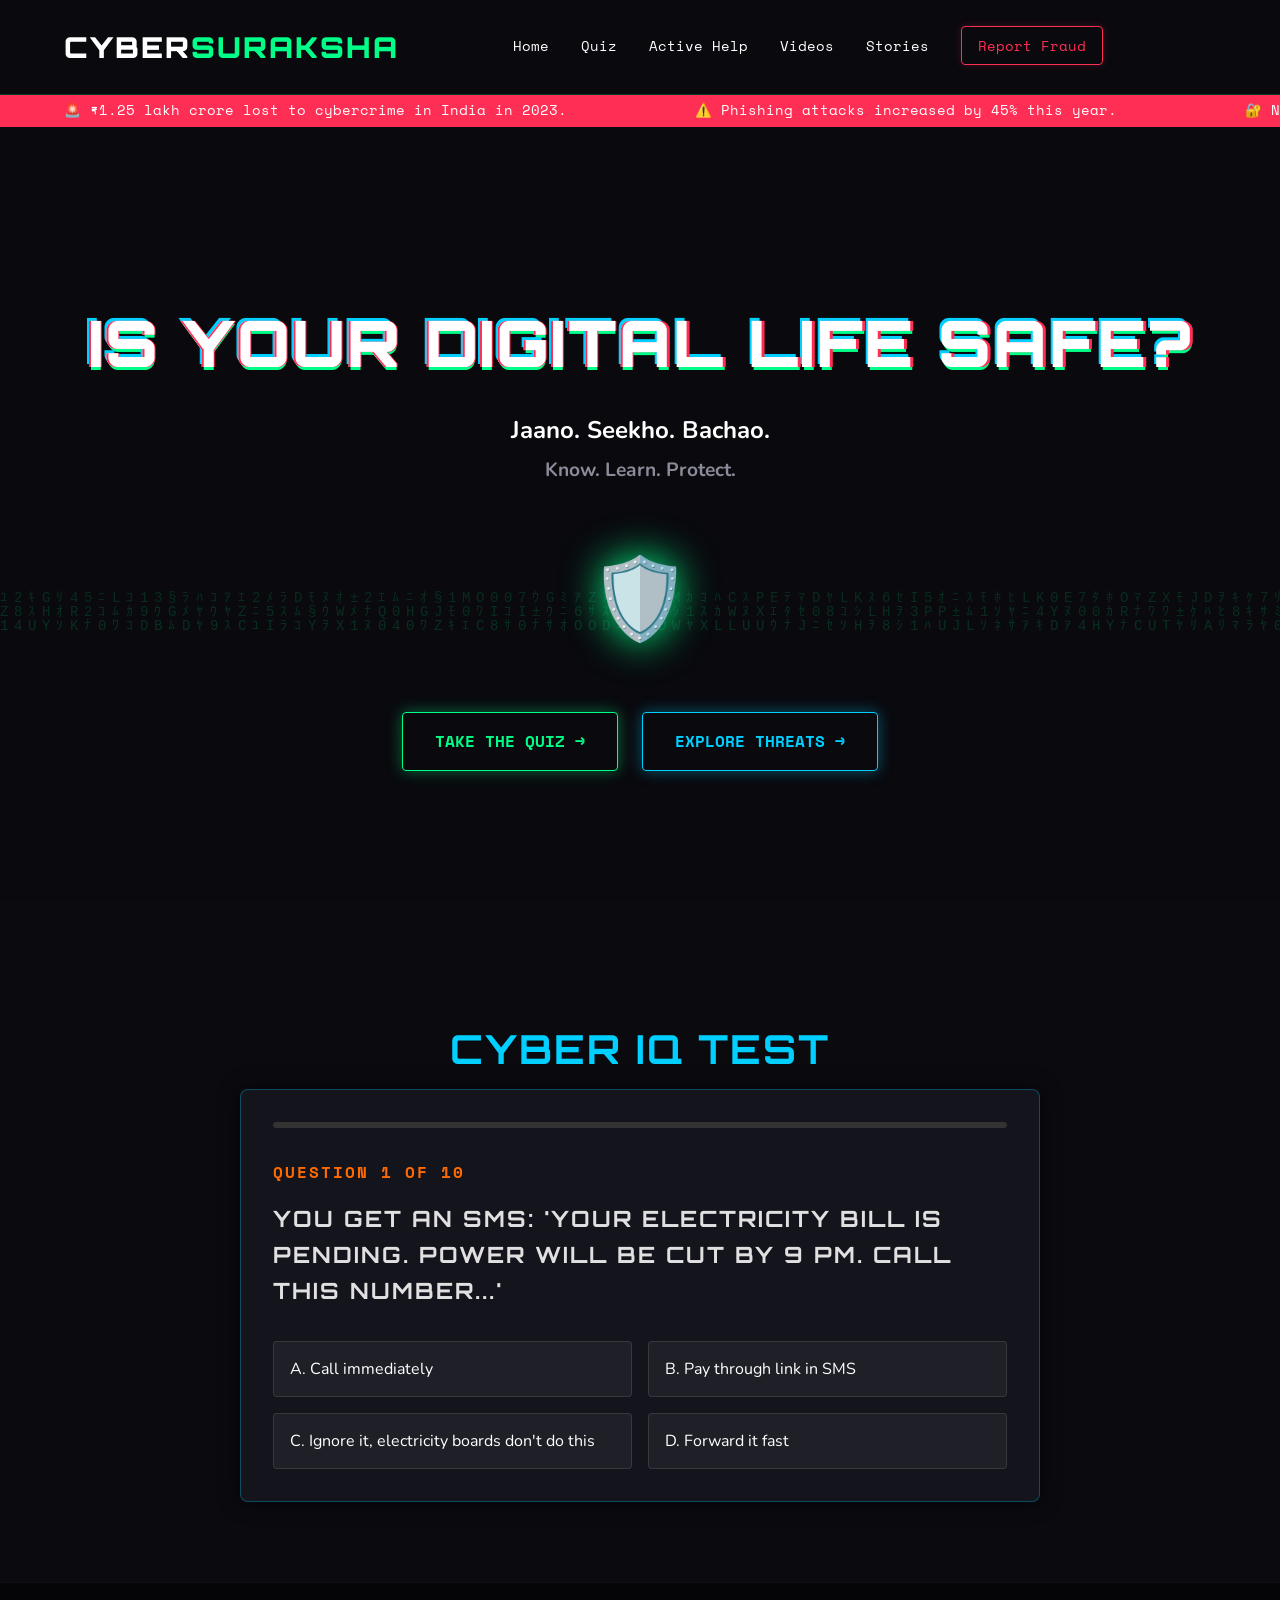
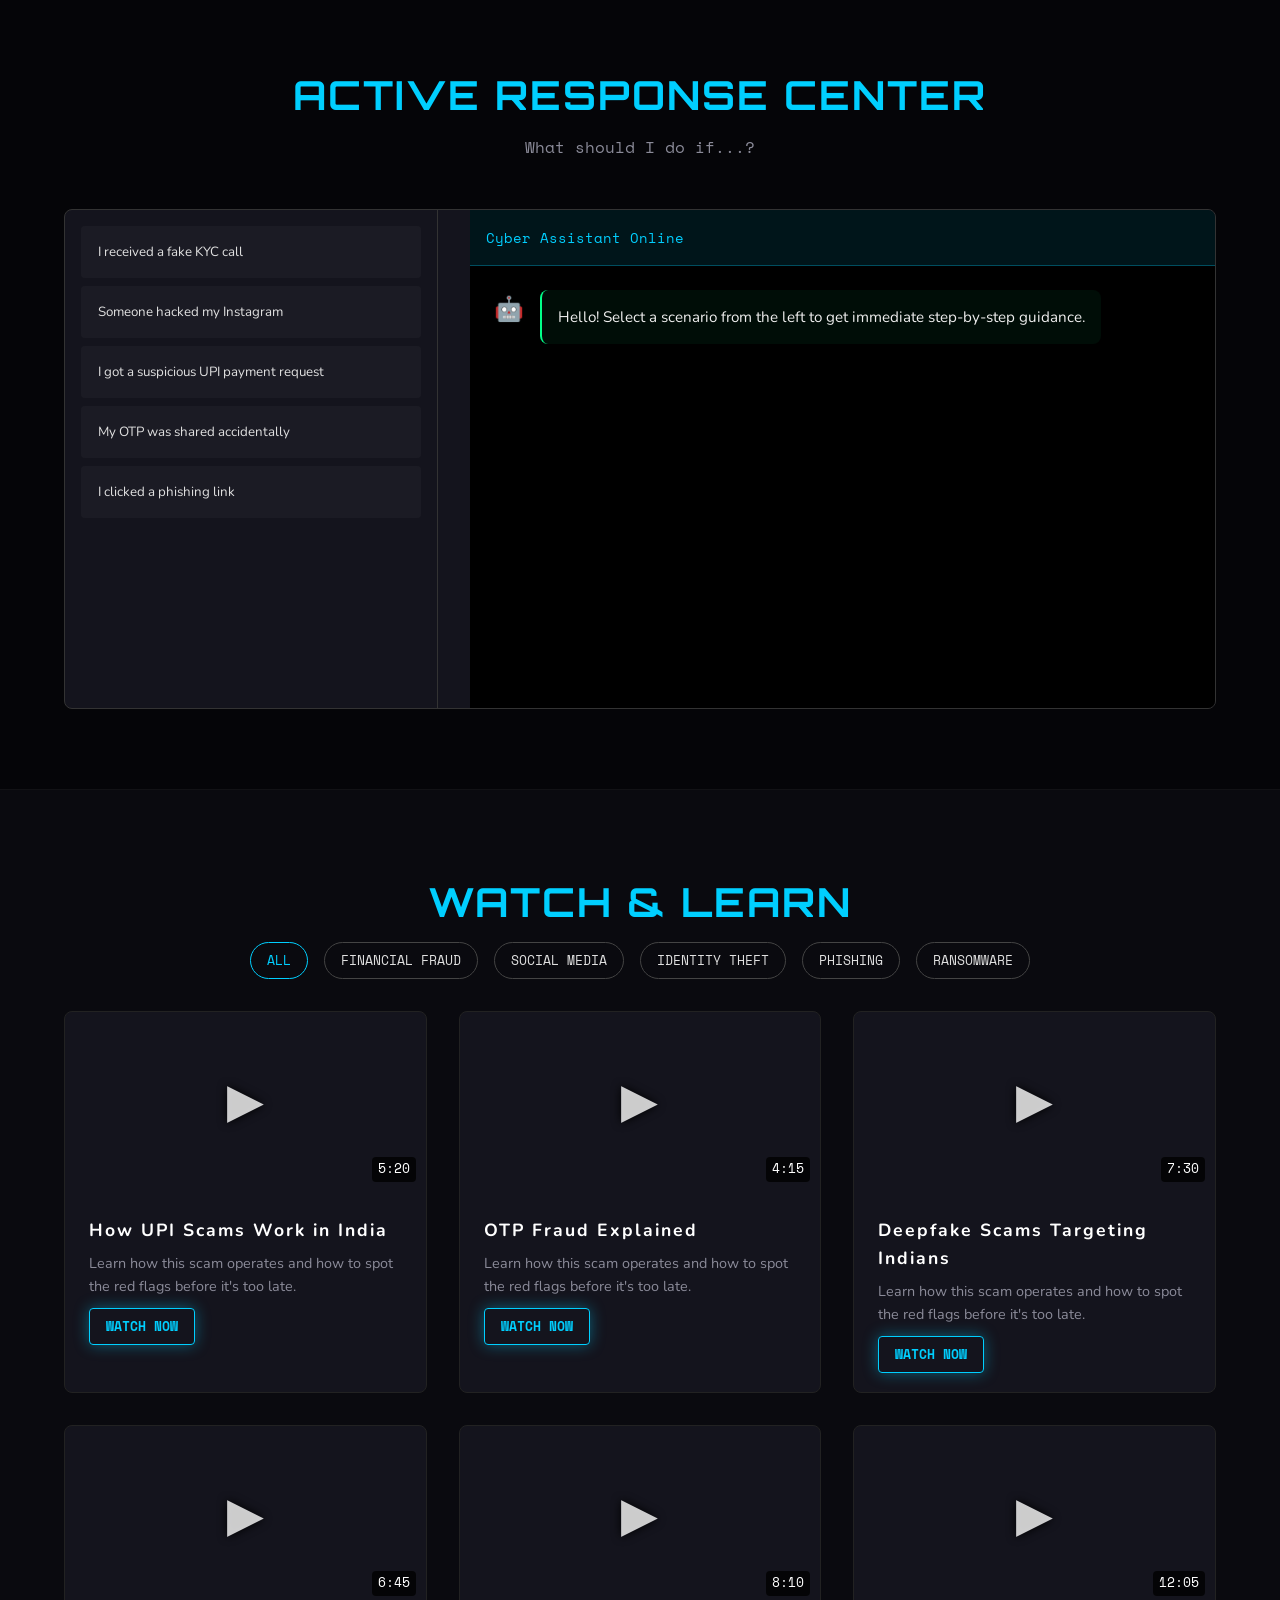
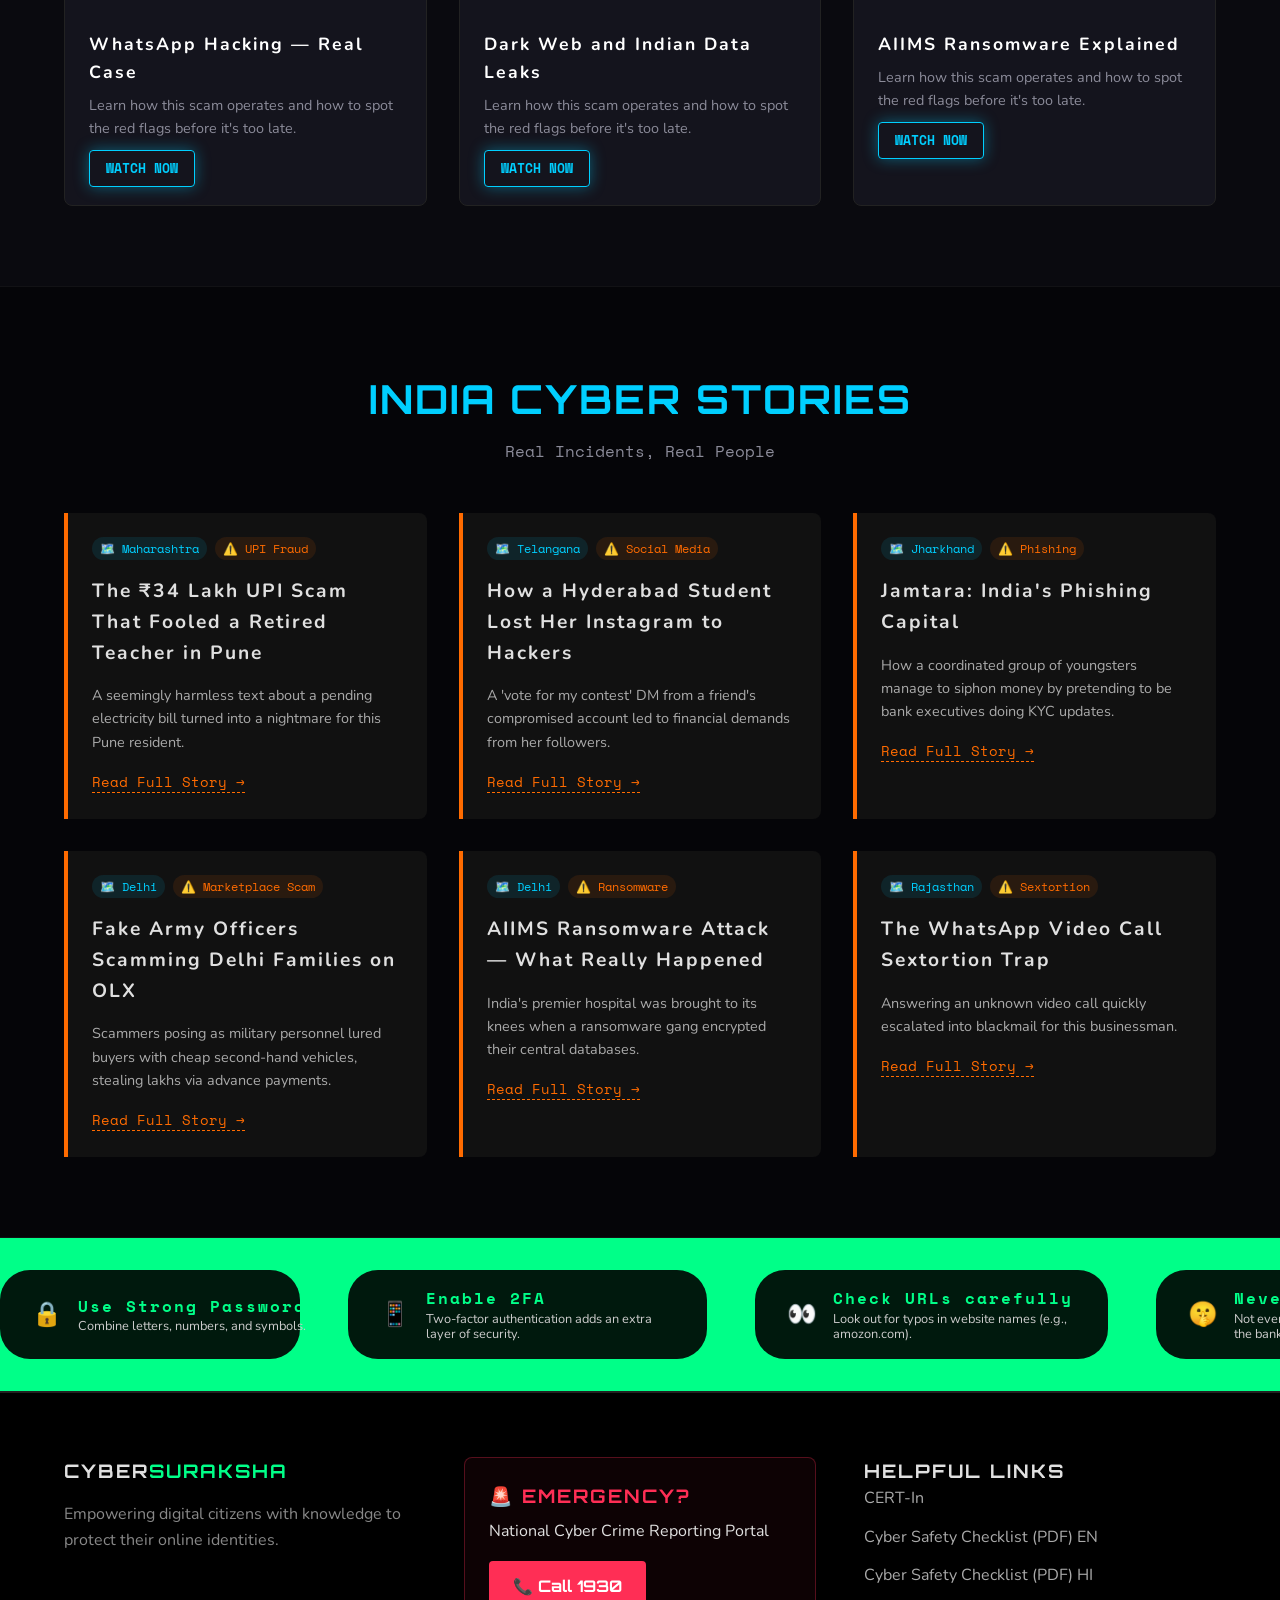
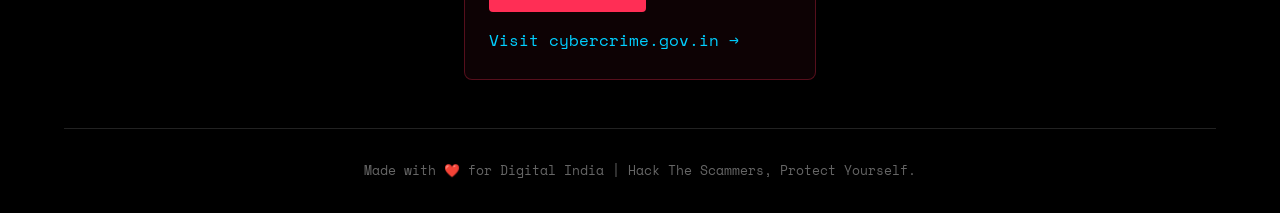
==== CyberSuraksha/index.html @ e5250ecf "initial website work initial website work" ====
<!DOCTYPE html>
<html lang="en">
<head>
  <meta charset="UTF-8">
  <meta name="viewport" content="width=device-width, initial-scale=1.0">
  <title>CyberSuraksha | Is Your Digital Life Safe?</title>
  <link rel="preconnect" href="https://fonts.googleapis.com">
  <link rel="preconnect" href="https://fonts.gstatic.com" crossorigin>
  <link href="https://fonts.googleapis.com/css2?family=Orbitron:wght@400;700;900&family=Space+Mono:ital,wght@0,400;0,700;1,400&family=Nunito:wght@300;400;600;800&display=swap" rel="stylesheet">
  <link rel="stylesheet" href="https://cdnjs.cloudflare.com/ajax/libs/font-awesome/6.4.0/css/all.min.css">
  <link rel="stylesheet" href="style.css">
</head>
<body>
  <canvas id="matrixCanvas"></canvas>

  <nav class="navbar">
    <div class="logo">Cyber<span class="accent">Suraksha</span></div>
    <ul class="nav-links">
      <li><a href="#home">Home</a></li>
      <li><a href="#quiz">Quiz</a></li>
      <li><a href="#help">Active Help</a></li>
      <li><a href="#videos">Videos</a></li>
      <li><a href="#stories">Stories</a></li>
      <li><a href="#report" class="btn-report">Report Fraud</a></li>
    </ul>
    <div class="menu-toggle" id="mobile-menu">
      <span class="bar"></span>
      <span class="bar"></span>
      <span class="bar"></span>
    </div>
  </nav>

  <div class="ticker-wrap">
    <div class="ticker">
      <div class="ticker__item">🚨 ₹1.25 lakh crore lost to cybercrime in India in 2023.</div>
      <div class="ticker__item">⚠️ Phishing attacks increased by 45% this year.</div>
      <div class="ticker__item">🔐 Never share your OTP with anyone, not even bank officials.</div>
      <div class="ticker__item">🛑 Verify UPI IDs before making any payments.</div>
    </div>
  </div>

  <section id="home" class="hero">
    <div class="hero-content">
      <h1 class="glitch" data-text="Is Your Digital Life Safe?">Is Your Digital Life Safe?</h1>
      <h2 class="subheadline">Jaano. Seekho. Bachao. <br> <span class="dim">Know. Learn. Protect.</span></h2>
      <div class="shield-container">
        <div class="shield-icon glow">🛡️</div>
      </div>
      <div class="cta-group">
        <a href="#quiz" class="btn btn-primary">Take the Quiz →</a>
        <a href="#videos" class="btn btn-secondary">Explore Threats →</a>
      </div>
    </div>
  </section>

  <section id="quiz" class="section">
    <div class="container">
      <h2 class="section-title">Cyber IQ Test</h2>
      <div class="quiz-container">
        <div class="progress-bar-container">
          <div class="progress-bar" id="quiz-progress"></div>
        </div>
        <div id="quiz-content">
          <div class="question-header">
            <h3>Question <span id="q-num">1</span> of 10</h3>
          </div>
          <h4 id="question-text" class="question-text">Loading question...</h4>
          <div id="options-container" class="options-grid"></div>
          <div id="feedback" class="feedback hidden"></div>
        </div>
        <div id="quiz-result" class="hidden"></div>
      </div>
    </div>
  </section>

  <section id="help" class="section alt-bg">
    <div class="container">
      <h2 class="section-title">Active Response Center</h2>
      <p class="section-subtitle">What should I do if...?</p>
      
      <div class="chatbot-ui">
        <div class="scenarios">
          <button class="scenario-btn" data-scenario="kyc">I received a fake KYC call</button>
          <button class="scenario-btn" data-scenario="insta">Someone hacked my Instagram</button>
          <button class="scenario-btn" data-scenario="upi">I got a suspicious UPI payment request</button>
          <button class="scenario-btn" data-scenario="otp">My OTP was shared accidentally</button>
          <button class="scenario-btn" data-scenario="link">I clicked a phishing link</button>
        </div>
        <div class="chat-window">
          <div class="chat-header">Cyber Assistant Online</div>
          <div class="chat-messages" id="chat-messages">
            <div class="msg ai-msg"><span class="avatar">🤖</span> <div class="msg-content">Hello! Select a scenario from the left to get immediate step-by-step guidance.</div></div>
          </div>
          <div class="typing-indicator hidden" id="typing-indicator">
             <span></span><span></span><span></span>
          </div>
        </div>
      </div>
    </div>
  </section>

  <section id="videos" class="section">
    <div class="container">
      <h2 class="section-title">Watch & Learn</h2>
      
      <div class="filter-bar">
        <button class="filter-btn active" data-filter="all">All</button>
        <button class="filter-btn" data-filter="financial">Financial Fraud</button>
        <button class="filter-btn" data-filter="social">Social Media</button>
        <button class="filter-btn" data-filter="identity">Identity Theft</button>
        <button class="filter-btn" data-filter="phishing">Phishing</button>
        <button class="filter-btn" data-filter="ransomware">Ransomware</button>
      </div>

      <div class="video-grid" id="video-grid"></div>
    </div>
  </section>

  <section id="stories" class="section alt-bg">
    <div class="container">
      <h2 class="section-title">India Cyber Stories</h2>
      <p class="section-subtitle">Real Incidents, Real People</p>
      <div class="stories-layout">
        <div class="stories-feed" id="stories-feed"></div>
      </div>
    </div>
  </section>

  <section class="tips-carousel-section">
    <div class="tips-track" id="tips-track"></div>
  </section>

  <footer id="report" class="footer">
    <div class="container">
      <div class="footer-grid">
        <div class="footer-col branding">
          <h3>Cyber<span class="accent">Suraksha</span></h3>
          <p>Empowering digital citizens with knowledge to protect their online identities.</p>
        </div>
        <div class="footer-col red-alert">
          <h3>🚨 Emergency?</h3>
          <p>National Cyber Crime Reporting Portal</p>
          <a href="tel:1930" class="btn-call">📞 Call 1930</a>
          <br>
          <a href="https://cybercrime.gov.in" target="_blank" class="report-link">Visit cybercrime.gov.in →</a>
        </div>
        <div class="footer-col resources">
          <h3>Helpful Links</h3>
          <ul>
            <li><a href="https://www.cert-in.org.in/" target="_blank">CERT-In</a></li>
            <li><a href="#">Cyber Safety Checklist (PDF) EN</a></li>
            <li><a href="#">Cyber Safety Checklist (PDF) HI</a></li>
          </ul>
        </div>
      </div>
      <div class="footer-bottom">
        <p>Made with ❤️ for Digital India | Hack The Scammers, Protect Yourself.</p>
      </div>
    </div>
  </footer>

  <script src="script.js"></script>
</body>
</html>
---- CyberSuraksha/style.css ----
:root {
  --bg-dark: #0a0a0f;
  --bg-darker: #050508;
  --bg-panel: #14141d;
  --neon-green: #00ff88;
  --neon-blue: #00cfff;
  --neon-orange: #ff6b00;
  --neon-red: #ff2e55;
  --text-main: #e0e0e0;
  --text-dim: #8b8b99;
  
  --font-display: 'Orbitron', sans-serif;
  --font-mono: 'Space Mono', monospace;
  --font-body: 'Nunito', sans-serif;
}

* {
  margin: 0;
  padding: 0;
  box-sizing: border-box;
  scroll-behavior: smooth;
}

body {
  background-color: var(--bg-dark);
  color: var(--text-main);
  font-family: var(--font-body);
  overflow-x: hidden;
  line-height: 1.6;
}

canvas#matrixCanvas {
  position: fixed;
  top: 0;
  left: 0;
  width: 100vw;
  height: 100vh;
  z-index: -1;
  opacity: 0.15;
}

h1, h2, h3, h4, .logo {
  font-family: var(--font-display);
  text-transform: uppercase;
  letter-spacing: 2px;
}

.accent { color: var(--neon-green); }

.ticker-wrap {
  width: 100%;
  background: var(--neon-red);
  color: #fff;
  padding: 5px 0;
  overflow: hidden;
  position: relative;
  font-family: var(--font-mono);
  font-size: 0.85rem;
  z-index: 100;
}

.ticker {
  display: flex;
  white-space: nowrap;
  animation: ticker 35s linear infinite;
}

.ticker__item { padding: 0 4rem; }

@keyframes ticker {
  0% { transform: translateX(100%); }
  100% { transform: translateX(-100%); }
}

.navbar {
  display: flex;
  justify-content: space-between;
  align-items: center;
  padding: 1.5rem 5%;
  background: rgba(10, 10, 15, 0.9);
  backdrop-filter: blur(10px);
  position: sticky;
  top: 0;
  z-index: 999;
  border-bottom: 1px solid rgba(0, 255, 136, 0.2);
}

.logo { font-size: 1.8rem; font-weight: 900; color: #fff; }

.nav-links {
  display: flex;
  list-style: none;
  gap: 2rem;
  align-items: center;
}

.nav-links a {
  color: #fff;
  text-decoration: none;
  font-family: var(--font-mono);
  font-size: 0.9rem;
  transition: color 0.3s;
}

.nav-links a:hover { color: var(--neon-blue); }

.btn-report {
  background: transparent;
  border: 1px solid var(--neon-red);
  padding: 0.5rem 1rem;
  color: var(--neon-red) !important;
  border-radius: 4px;
  box-shadow: 0 0 10px rgba(255, 46, 85, 0.2);
  transition: all 0.3s ease;
}

.btn-report:hover {
  background: var(--neon-red);
  color: #fff !important;
  box-shadow: 0 0 20px rgba(255, 46, 85, 0.6);
}

.hero {
  min-height: 90vh;
  display: flex;
  align-items: center;
  justify-content: center;
  text-align: center;
  padding: 2rem;
}

.glitch {
  font-size: 4rem;
  font-weight: 900;
  color: #fff;
  position: relative;
  text-shadow: 0.05em 0 0 var(--neon-red), -0.025em -0.05em 0 var(--neon-blue),
               0.025em 0.05em 0 var(--neon-green);
  animation: glitch 2.5s infinite;
}

.glitch::before, .glitch::after {
  content: attr(data-text);
  position: absolute;
  top: 0;
  left: 0;
  width: 100%;
  height: 100%;
}

.glitch::before {
  left: 2px;
  text-shadow: -2px 0 var(--neon-red);
  clip: rect(24px, 550px, 90px, 0);
  animation: glitch-anim 3s infinite linear alternate-reverse;
}

.glitch::after {
  left: -2px;
  text-shadow: -2px 0 var(--neon-blue);
  clip: rect(85px, 550px, 140px, 0);
  animation: glitch-anim 2.5s infinite linear alternate-reverse;
}

@keyframes glitch-anim {
  0% { clip: rect(2px, 9999px, 80px, 0); }
  20% { clip: rect(62px, 9999px, 12px, 0); }
  40% { clip: rect(102px, 9999px, 40px, 0); }
  60% { clip: rect(15px, 9999px, 90px, 0); }
  80% { clip: rect(88px, 9999px, 5px, 0); }
  100% { clip: rect(33px, 9999px, 110px, 0); }
}

.subheadline {
  font-family: var(--font-body);
  font-size: 1.5rem;
  margin-top: 1rem;
  color: #fff;
  text-transform: none;
  letter-spacing: normal;
}

.subheadline .dim {
  color: var(--text-dim);
  font-size: 1.2rem;
}

.shield-container { margin: 3rem 0; }

.shield-icon {
  font-size: 5rem;
  display: inline-block;
  filter: drop-shadow(0 0 20px var(--neon-green));
  animation: pulse 2s infinite;
}

@keyframes pulse {
  0% { transform: scale(1); filter: drop-shadow(0 0 20px rgba(0,255,136,0.6)); }
  50% { transform: scale(1.1); filter: drop-shadow(0 0 40px rgba(0,255,136,1)); }
  100% { transform: scale(1); filter: drop-shadow(0 0 20px rgba(0,255,136,0.6)); }
}

.cta-group {
  display: flex;
  gap: 1.5rem;
  justify-content: center;
}

.btn {
  padding: 1rem 2rem;
  font-family: var(--font-mono);
  font-weight: 700;
  text-decoration: none;
  text-transform: uppercase;
  border-radius: 4px;
  transition: all 0.3s;
  cursor: pointer;
}

.btn-primary {
  background: transparent;
  color: var(--neon-green);
  border: 1px solid var(--neon-green);
  box-shadow: 0 0 15px rgba(0, 255, 136, 0.4);
}

.btn-primary:hover {
  background: var(--neon-green);
  color: var(--bg-dark);
  box-shadow: 0 0 30px rgba(0, 255, 136, 0.8);
}

.btn-secondary {
  background: transparent;
  color: var(--neon-blue);
  border: 1px solid var(--neon-blue);
  box-shadow: 0 0 15px rgba(0, 207, 255, 0.4);
}

.btn-secondary:hover {
  background: var(--neon-blue);
  color: var(--bg-dark);
  box-shadow: 0 0 30px rgba(0, 207, 255, 0.8);
}

.section { padding: 5rem 5%; }

.alt-bg {
  background: var(--bg-darker);
  border-top: 1px solid rgba(255,255,255,0.05);
  border-bottom: 1px solid rgba(255,255,255,0.05);
}

.container { max-width: 1200px; margin: 0 auto; }

.section-title {
  font-size: 2.5rem;
  text-align: center;
  margin-bottom: 0.5rem;
  color: var(--neon-blue);
}

.section-subtitle {
  text-align: center;
  color: var(--text-dim);
  font-family: var(--font-mono);
  margin-bottom: 3rem;
}

.quiz-container {
  background: var(--bg-panel);
  border: 1px solid rgba(0, 207, 255, 0.3);
  border-radius: 8px;
  padding: 2rem;
  max-width: 800px;
  margin: 0 auto;
  box-shadow: 0 0 20px rgba(0,0,0,0.5);
}

.progress-bar-container {
  height: 6px;
  background: #333;
  border-radius: 3px;
  margin-bottom: 2rem;
  overflow: hidden;
}

.progress-bar {
  height: 100%;
  background: var(--neon-green);
  width: 10%;
  transition: width 0.4s ease;
}

.question-header h3 {
  font-family: var(--font-mono);
  font-size: 1rem;
  color: var(--neon-orange);
  margin-bottom: 1rem;
}

.question-text { font-size: 1.4rem; margin-bottom: 2rem; }

.options-grid { display: grid; grid-template-columns: 1fr 1fr; gap: 1rem; }

.option-btn {
  background: rgba(255,255,255,0.05);
  border: 1px solid rgba(255,255,255,0.1);
  color: #fff;
  padding: 1rem;
  border-radius: 4px;
  font-family: var(--font-body);
  font-size: 1rem;
  cursor: pointer;
  text-align: left;
  transition: all 0.2s;
}

.option-btn:hover {
  background: rgba(0, 207, 255, 0.1);
  border-color: var(--neon-blue);
}

.option-btn.correct { background: rgba(0, 255, 136, 0.2); border-color: var(--neon-green); }
.option-btn.wrong { background: rgba(255, 46, 85, 0.2); border-color: var(--neon-red); animation: shake 0.5s; }

.feedback { margin-top: 1.5rem; padding: 1rem; border-radius: 4px; font-family: var(--font-mono); display: none; }
.feedback:not(.hidden) { display: block; }
.feedback.correct { background: rgba(0, 255, 136, 0.1); color: var(--neon-green); border-left: 4px solid var(--neon-green); }
.feedback.wrong { background: rgba(255, 46, 85, 0.1); color: var(--neon-red); border-left: 4px solid var(--neon-red); }

@keyframes shake {
  0%, 100% { transform: translateX(0); }
  25% { transform: translateX(-10px); }
  50% { transform: translateX(10px); }
  75% { transform: translateX(-10px); }
}

#quiz-result { text-align: center; }
.score-badge { font-family: var(--font-display); font-size: 2rem; color: var(--neon-green); margin: 1rem 0; text-shadow: 0 0 10px rgba(0,255,136,0.5); }
.share-buttons { display: flex; gap: 1rem; justify-content: center; margin-top: 2rem; }
.share-buttons .btn { border-color: #555; background: #222; color: #fff; }
.share-buttons .btn:hover { background: #333; }

.chatbot-ui {
  display: grid;
  grid-template-columns: 1fr 2fr;
  gap: 2rem;
  background: var(--bg-panel);
  border: 1px solid #333;
  border-radius: 8px;
  overflow: hidden;
  height: 500px;
}

.scenarios {
  padding: 1rem;
  border-right: 1px solid #333;
  display: flex;
  flex-direction: column;
  gap: 0.5rem;
  overflow-y: auto;
}

.scenario-btn {
  background: rgba(255,255,255,0.03);
  border: 1px solid transparent;
  color: var(--text-main);
  text-align: left;
  padding: 1rem;
  border-radius: 4px;
  cursor: pointer;
  transition: all 0.3s;
  font-family: var(--font-body);
}

.scenario-btn:hover, .scenario-btn.active {
  background: rgba(255, 107, 0, 0.1);
  border-color: var(--neon-orange);
  color: var(--neon-orange);
}

.chat-window { display: flex; flex-direction: column; background: #000; }
.chat-header {
  padding: 1rem;
  background: rgba(0, 207, 255, 0.1);
  border-bottom: 1px solid rgba(0, 207, 255, 0.3);
  font-family: var(--font-mono);
  color: var(--neon-blue);
  font-size: 0.9rem;
}

.chat-messages {
  flex: 1;
  padding: 1.5rem;
  overflow-y: auto;
  display: flex;
  flex-direction: column;
  gap: 1rem;
}

.msg { display: flex; gap: 1rem; align-items: flex-start; }
.msg-content { background: #222; padding: 1rem; border-radius: 8px; font-size: 0.95rem; line-height: 1.5; color: #eee; }
.ai-msg .msg-content { background: rgba(0, 255, 136, 0.05); border-left: 2px solid var(--neon-green); }
.user-msg { flex-direction: row-reverse; }
.user-msg .msg-content { background: rgba(0, 207, 255, 0.1); border-right: 2px solid var(--neon-blue); }
.avatar { font-size: 1.5rem; }

.typing-indicator { display: flex; gap: 5px; padding: 1rem 1.5rem; }
.typing-indicator span {
  width: 8px;
  height: 8px;
  background: var(--neon-green);
  border-radius: 50%;
  animation: typing 1.4s infinite ease-in-out both;
}
.typing-indicator span:nth-child(1) { animation-delay: -0.32s; }
.typing-indicator span:nth-child(2) { animation-delay: -0.16s; }
@keyframes typing { 0%, 80%, 100% { transform: scale(0); } 40% { transform: scale(1); } }
.hidden { display: none !important; }

.filter-bar { display: flex; justify-content: center; gap: 1rem; margin-bottom: 2rem; flex-wrap: wrap; }
.filter-btn {
  background: transparent;
  border: 1px solid #444;
  color: var(--text-main);
  padding: 0.5rem 1rem;
  border-radius: 20px;
  cursor: pointer;
  transition: all 0.3s;
  font-family: var(--font-mono);
  text-transform: uppercase;
  font-size: 0.8rem;
}
.filter-btn.active, .filter-btn:hover { border-color: var(--neon-blue); color: var(--neon-blue); }

.video-grid { display: grid; grid-template-columns: repeat(auto-fill, minmax(300px, 1fr)); gap: 2rem; }
.video-card { background: var(--bg-panel); border: 1px solid #222; border-radius: 8px; overflow: hidden; transition: transform 0.3s, box-shadow 0.3s; }
.video-card:hover { transform: translateY(-5px); box-shadow: 0 5px 15px rgba(0, 207, 255, 0.2); border-color: rgba(0, 207, 255, 0.5); }
.vid-thumb { width: 100%; height: 180px; background-size: cover; background-position: center; position: relative; display: flex; align-items: center; justify-content: center; }
.vid-thumb::after { content: '▶'; font-size: 3rem; color: rgba(255,255,255,0.8); text-shadow: 0 0 10px #000; transition: color 0.3s; }
.video-card:hover .vid-thumb::after { color: var(--neon-red); }
.vid-badge { position: absolute; bottom: 10px; right: 10px; background: rgba(0,0,0,0.8); color: #fff; font-family: var(--font-mono); font-size: 0.8rem; padding: 2px 6px; border-radius: 4px; }
.vid-info { padding: 1.5rem; }
.vid-info h3 { font-size: 1.1rem; margin-bottom: 0.5rem; font-family: var(--font-body); text-transform: none; color: #fff; }
.vid-info p { color: var(--text-dim); font-size: 0.9rem; margin-bottom: 1rem; }

.stories-feed { display: grid; grid-template-columns: repeat(auto-fill, minmax(350px, 1fr)); gap: 2rem; }
.story-card { background: #111; border-left: 4px solid var(--neon-orange); padding: 1.5rem; border-radius: 0 8px 8px 0; }
.story-tags { display: flex; gap: 0.5rem; margin-bottom: 1rem; }
.tag { font-family: var(--font-mono); font-size: 0.75rem; padding: 2px 8px; border-radius: 12px; }
.tag.state { background: rgba(0,207,255,0.1); color: var(--neon-blue); }
.tag.threat { background: rgba(255,107,0,0.1); color: var(--neon-orange); }
.story-card h3 { font-size: 1.2rem; margin-bottom: 1rem; font-family: var(--font-body); text-transform: none; }
.story-card p { font-size: 0.9rem; color: #aaa; margin-bottom: 1rem; }
.read-more { color: var(--neon-orange); text-decoration: none; font-family: var(--font-mono); font-size: 0.9rem; border-bottom: 1px dashed var(--neon-orange); }

.tips-carousel-section { background: var(--neon-green); padding: 2rem 0; overflow: hidden; position: relative; white-space: nowrap; }
.tips-track { display: inline-flex; gap: 3rem; animation: scroll-tips 30s linear infinite; }
.tip-card { background: rgba(0,0,0,0.9); color: #fff; padding: 1rem 2rem; border-radius: 30px; display: inline-flex; align-items: center; gap: 1rem; min-width: 300px; }
.tip-icon { font-size: 1.5rem; }
.tip-text h4 { font-family: var(--font-mono); font-size: 1rem; color: var(--neon-green); text-transform: none; margin-bottom: 0px; }
.tip-text p { font-size: 0.8rem; color: #ccc; margin: 0; white-space: normal; line-height: 1.2;}
@keyframes scroll-tips { 0% { transform: translateX(0); } 100% { transform: translateX(-50%); } }

.footer { background: #000; padding: 4rem 5% 2rem; border-top: 2px solid #222; }
.footer-grid { display: grid; grid-template-columns: repeat(auto-fit, minmax(250px, 1fr)); gap: 3rem; margin-bottom: 3rem; }
.footer-col.branding p { color: #888; margin-top: 1rem; }
.red-alert { background: rgba(255, 46, 85, 0.05); padding: 1.5rem; border: 1px solid rgba(255,46,85,0.3); border-radius: 8px; }
.red-alert h3 { color: var(--neon-red); margin-bottom: 0.5rem; }
.red-alert p { margin-bottom: 1rem; }
.btn-call { display: inline-block; background: var(--neon-red); color: #fff; padding: 0.8rem 1.5rem; border-radius: 4px; text-decoration: none; font-family: var(--font-display); font-weight: bold; margin-bottom: 1rem; }
.report-link { color: var(--neon-blue); text-decoration: none; font-family: var(--font-mono); }
.resources ul { list-style: none; }
.resources li { margin-bottom: 0.8rem; }
.resources a { color: #aaa; text-decoration: none; transition: color 0.3s; }
.resources a:hover { color: var(--neon-green); }
.footer-bottom { text-align: center; padding-top: 2rem; border-top: 1px solid #222; color: #666; font-family: var(--font-mono); font-size: 0.8rem; }

@media (max-width: 768px) {
  .glitch { font-size: 2.5rem; }
  .nav-links { display: none; }
  .chatbot-ui { grid-template-columns: 1fr; height: auto; }
  .scenarios { border-right: none; border-bottom: 1px solid #333; max-height: 200px; }
  .options-grid { grid-template-columns: 1fr; }
}
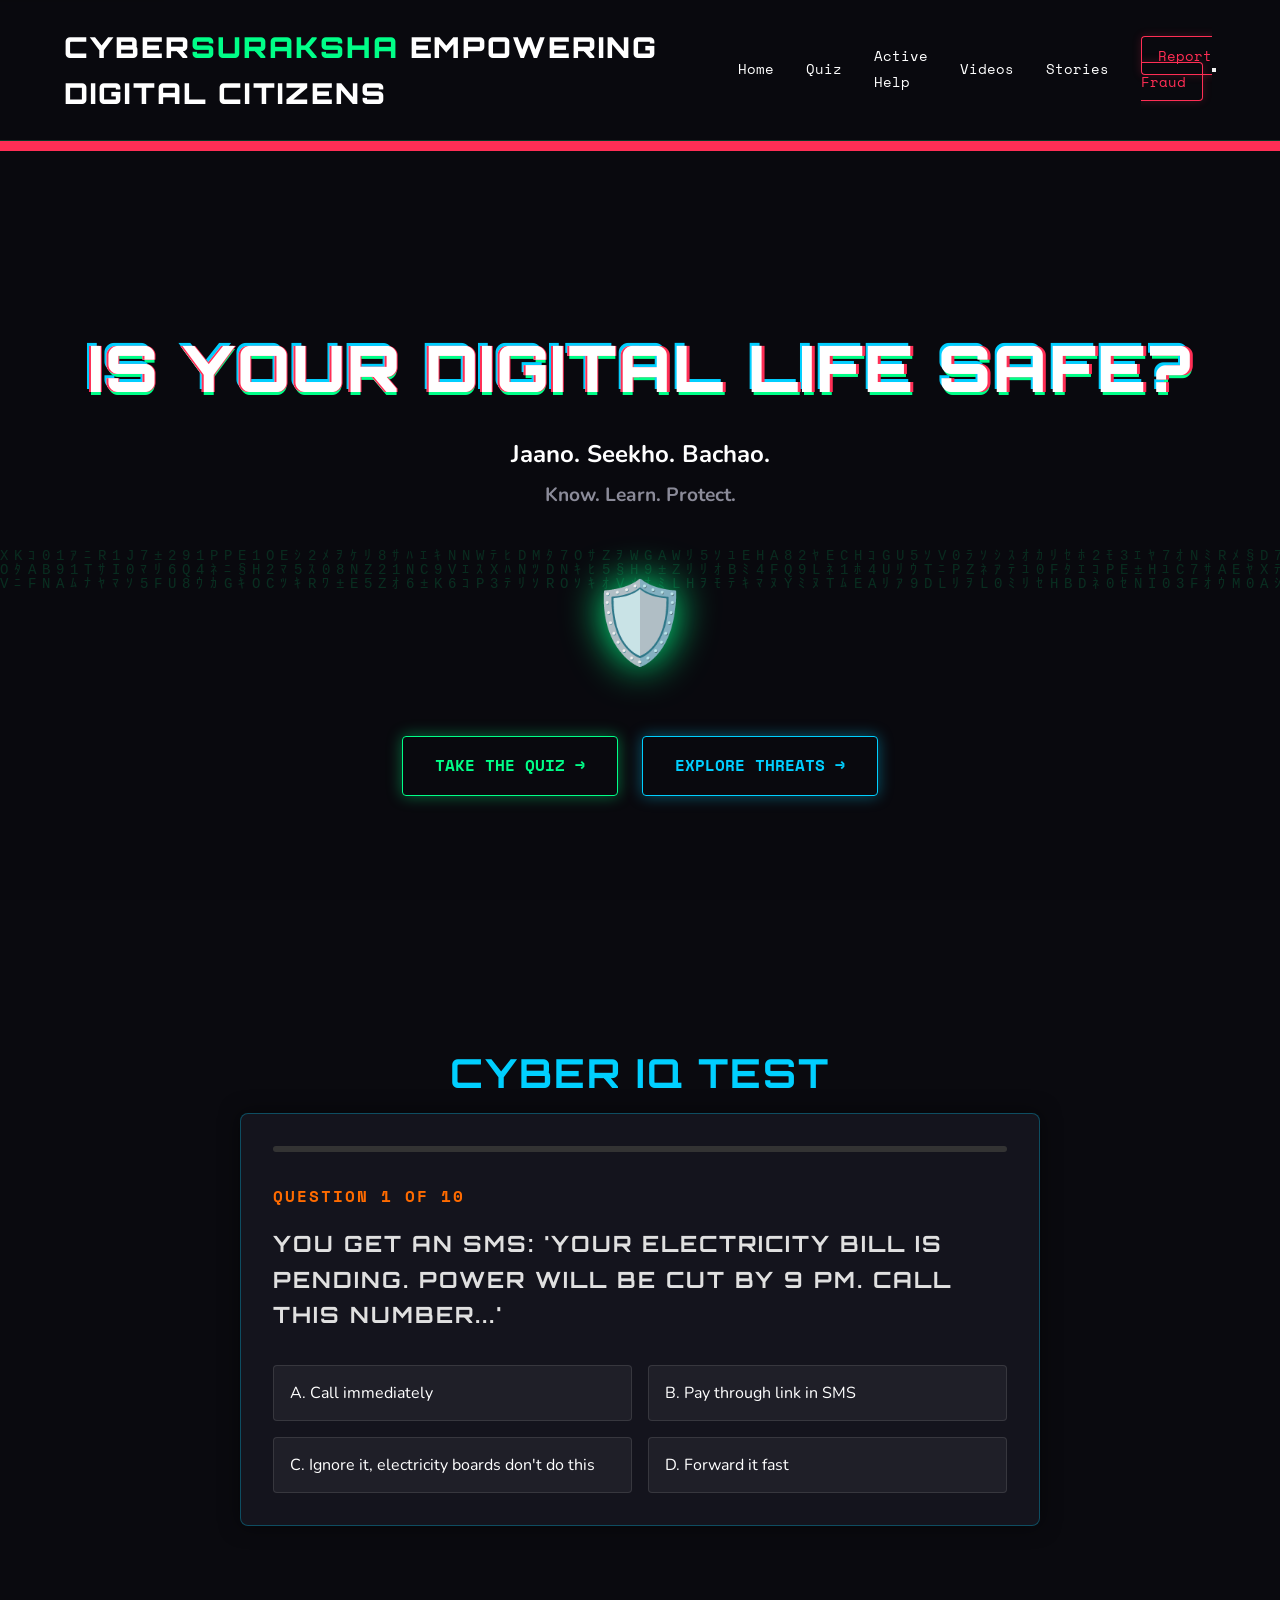
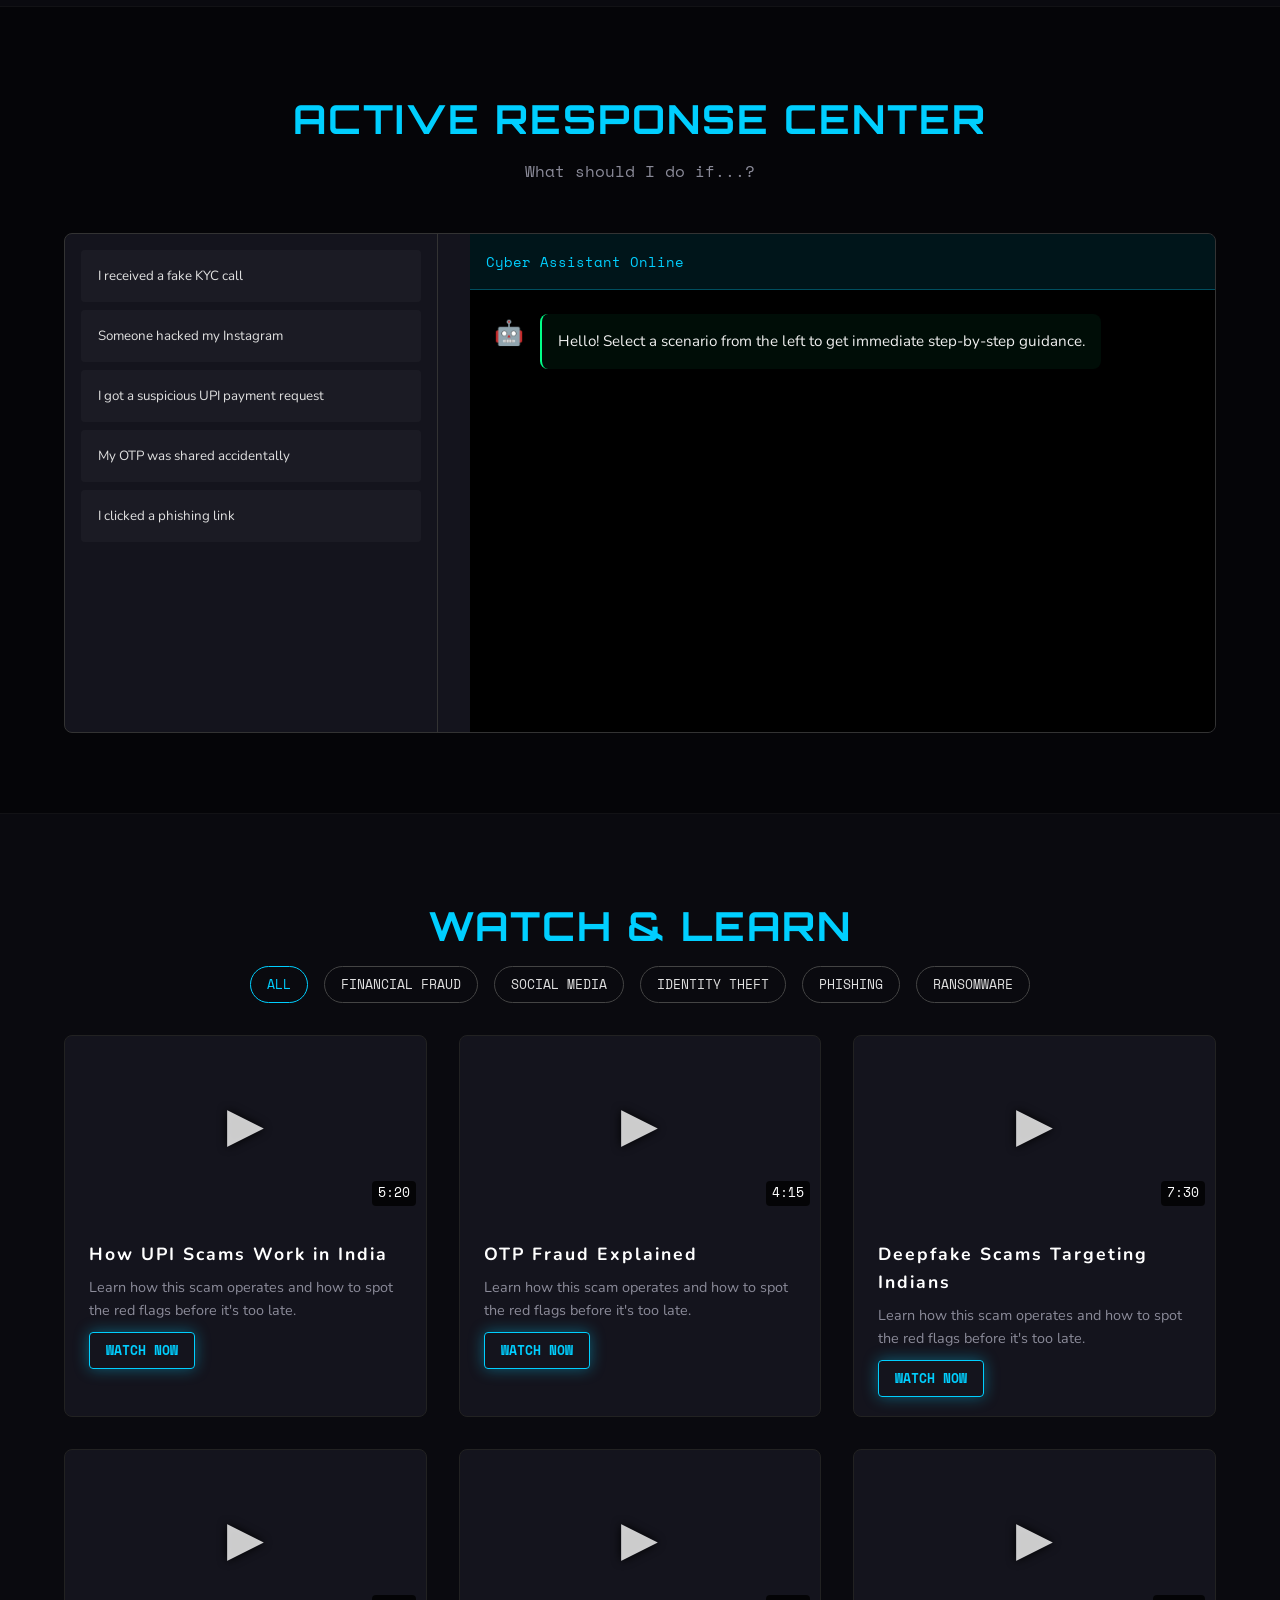
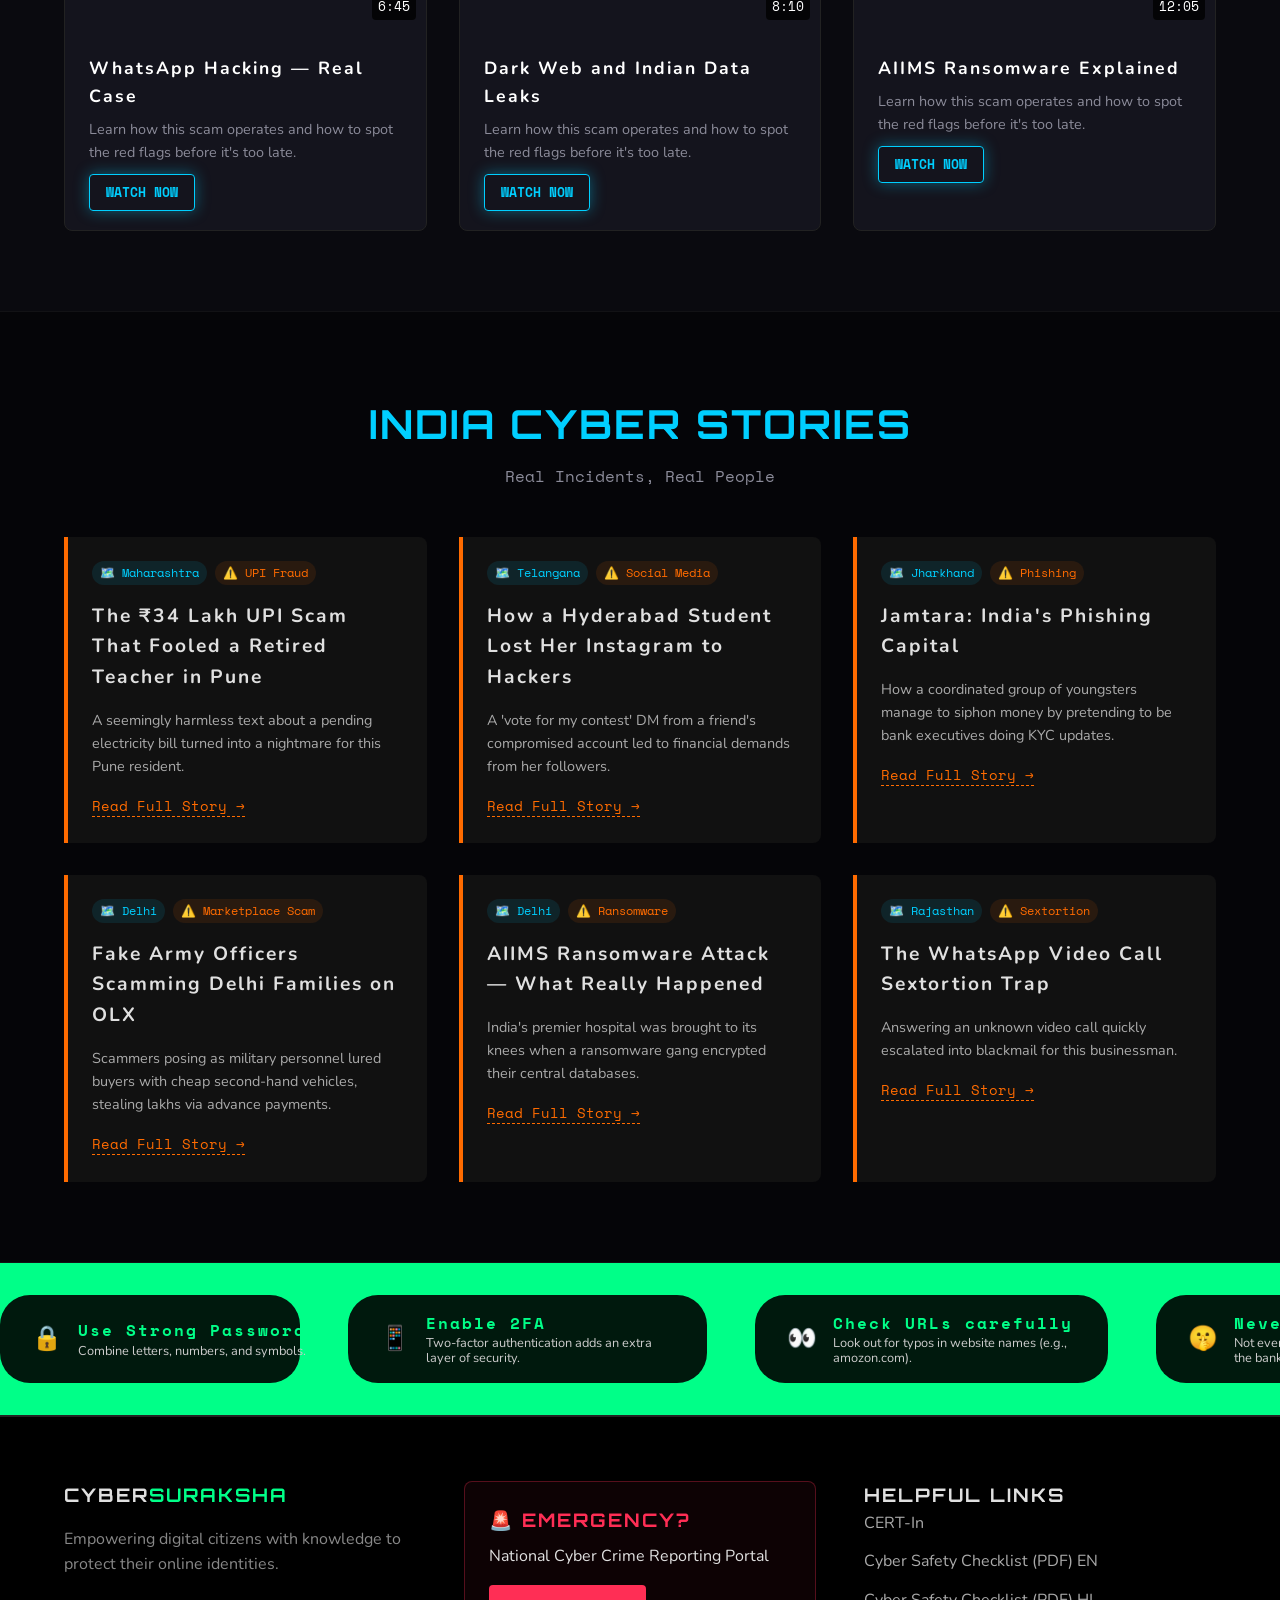
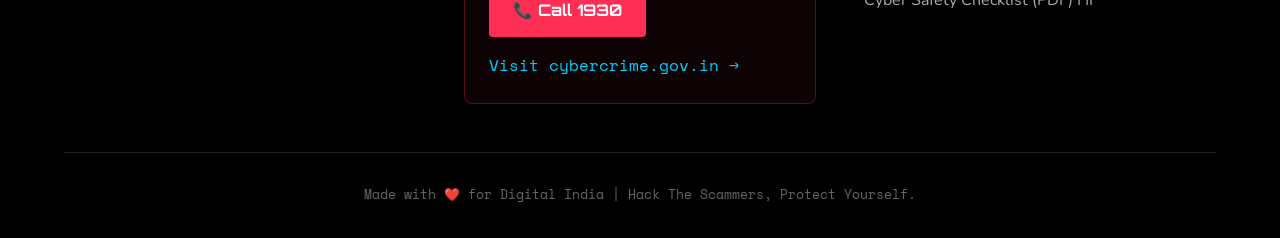
==== commit 7df26376: "Updated index.html with improved content" ====
--- a/CyberSuraksha/index.html
+++ b/CyberSuraksha/index.html
@@ -1,164 +1,257 @@
 <!DOCTYPE html>
 <html lang="en">
 <head>
+  <!-- Character Encoding and Viewport -->
   <meta charset="UTF-8">
   <meta name="viewport" content="width=device-width, initial-scale=1.0">
+  
+  <!-- SEO and Meta Information -->
   <title>CyberSuraksha | Is Your Digital Life Safe?</title>
+  <meta name="description" content="CyberSuraksha empowers digital citizens with knowledge to protect their online identities. Take our Cyber IQ test, learn about digital threats, and get instant help with cyber emergencies.">
+  <meta name="keywords" content="cybersecurity, digital safety, phishing prevention, cyber fraud, India cybercrime">
+  <meta name="author" content="CyberSuraksha Team">
+  <meta name="theme-color" content="#1a1a2e">
+  
+  <!-- Favicon -->
+  <link rel="icon" type="image/x-icon" href="favicon.ico">
+  <link rel="apple-touch-icon" href="favicon.ico">
+  
+  <!-- Open Graph Meta Tags for Social Sharing -->
+  <meta property="og:title" content="CyberSuraksha | Is Your Digital Life Safe?">
+  <meta property="og:description" content="Learn cybersecurity tips and protect yourself from digital threats.">
+  <meta property="og:type" content="website">
+  
+  <!-- Preconnect to External Fonts for Performance -->
   <link rel="preconnect" href="https://fonts.googleapis.com">
   <link rel="preconnect" href="https://fonts.gstatic.com" crossorigin>
   <link href="https://fonts.googleapis.com/css2?family=Orbitron:wght@400;700;900&family=Space+Mono:ital,wght@0,400;0,700;1,400&family=Nunito:wght@300;400;600;800&display=swap" rel="stylesheet">
-  <link rel="stylesheet" href="https://cdnjs.cloudflare.com/ajax/libs/font-awesome/6.4.0/css/all.min.css">
+  
+  <!-- Font Awesome Icons -->
+  <link rel="stylesheet" href="https://cdnjs.cloudflare.com/ajax/libs/font-awesome/6.4.0/css/all.min.css" integrity="sha512-..." crossorigin="anonymous">
+  
+  <!-- Main Stylesheet -->
   <link rel="stylesheet" href="style.css">
+  
+  <!-- Skip to Main Content Link for Accessibility -->
+  <style>
+    .skip-to-main {
+      position: absolute;
+      top: -40px;
+      left: 0;
+      background: #000;
+      color: white;
+      padding: 8px;
+      text-decoration: none;
+      z-index: 100;
+    }
+    .skip-to-main:focus {
+      top: 0;
+    }
+  </style>
 </head>
 <body>
-  <canvas id="matrixCanvas"></canvas>
-
-  <nav class="navbar">
-    <div class="logo">Cyber<span class="accent">Suraksha</span></div>
-    <ul class="nav-links">
-      <li><a href="#home">Home</a></li>
-      <li><a href="#quiz">Quiz</a></li>
-      <li><a href="#help">Active Help</a></li>
-      <li><a href="#videos">Videos</a></li>
-      <li><a href="#stories">Stories</a></li>
-      <li><a href="#report" class="btn-report">Report Fraud</a></li>
+  <!-- Skip to Main Content Link -->
+  <a href="#main-content" class="skip-to-main">Skip to main content</a>
+  
+  <!-- Matrix Background Canvas -->
+  <canvas id="matrixCanvas" aria-hidden="true"></canvas>
+
+  <!-- Navigation Bar with Semantic HTML and Accessibility -->
+  <nav class="navbar" role="navigation" aria-label="Main navigation">
+    <div class="logo-container">
+      <header>
+        <h1 id="site-logo" class="logo">
+          Cyber<span class="accent">Suraksha</span>
+          <span class="tagline">Empowering Digital Citizens</span>
+        </h1>
+      </header>
+    </div>
+    
+    <!-- Navigation Links -->
+    <ul class="nav-links" role="menubar">
+      <li role="none"><a href="#home" role="menuitem">Home</a></li>
+      <li role="none"><a href="#quiz" role="menuitem">Quiz</a></li>
+      <li role="none"><a href="#help" role="menuitem">Active Help</a></li>
+      <li role="none"><a href="#videos" role="menuitem">Videos</a></li>
+      <li role="none"><a href="#stories" role="menuitem">Stories</a></li>
+      <li role="none"><a href="#report" class="btn-report" role="menuitem">Report Fraud</a></li>
     </ul>
-    <div class="menu-toggle" id="mobile-menu">
-      <span class="bar"></span>
-      <span class="bar"></span>
-      <span class="bar"></span>
-    </div>
+    
+    <!-- Mobile Menu Toggle with ARIA -->
+    <button class="menu-toggle" id="mobile-menu" aria-label="Toggle mobile menu" aria-expanded="false" aria-controls="nav-links">
+      <span class="bar" aria-hidden="true"></span>
+      <span class="bar" aria-hidden="true"></span>
+      <span class="bar" aria-hidden="true"></span>
+    </button>
   </nav>
 
-  <div class="ticker-wrap">
-    <div class="ticker">
-      <div class="ticker__item">🚨 ₹1.25 lakh crore lost to cybercrime in India in 2023.</div>
-      <div class="ticker__item">⚠️ Phishing attacks increased by 45% this year.</div>
-      <div class="ticker__item">🔐 Never share your OTP with anyone, not even bank officials.</div>
-      <div class="ticker__item">🛑 Verify UPI IDs before making any payments.</div>
+  <!-- News Ticker Section with Dynamic Data -->
+  <div class="ticker-wrap" role="region" aria-label="Cyber security alerts" aria-live="polite">
+    <div class="ticker" id="ticker" data-ticker-items='[
+      {"emoji": "🚨", "text": "₹1.25 lakh crore lost to cybercrime in India in 2023."},
+      {"emoji": "⚠️", "text": "Phishing attacks increased by 45% this year."},
+      {"emoji": "🔐", "text": "Never share your OTP with anyone, not even bank officials."},
+      {"emoji": "🛑", "text": "Verify UPI IDs before making any payments."
+    ]'>
+      <!-- Ticker items will be generated dynamically by JavaScript -->
     </div>
   </div>
 
-  <section id="home" class="hero">
-    <div class="hero-content">
-      <h1 class="glitch" data-text="Is Your Digital Life Safe?">Is Your Digital Life Safe?</h1>
-      <h2 class="subheadline">Jaano. Seekho. Bachao. <br> <span class="dim">Know. Learn. Protect.</span></h2>
-      <div class="shield-container">
-        <div class="shield-icon glow">🛡️</div>
-      </div>
-      <div class="cta-group">
-        <a href="#quiz" class="btn btn-primary">Take the Quiz →</a>
-        <a href="#videos" class="btn btn-secondary">Explore Threats →</a>
-      </div>
-    </div>
-  </section>
-
-  <section id="quiz" class="section">
-    <div class="container">
-      <h2 class="section-title">Cyber IQ Test</h2>
-      <div class="quiz-container">
-        <div class="progress-bar-container">
-          <div class="progress-bar" id="quiz-progress"></div>
-        </div>
-        <div id="quiz-content">
-          <div class="question-header">
-            <h3>Question <span id="q-num">1</span> of 10</h3>
-          </div>
-          <h4 id="question-text" class="question-text">Loading question...</h4>
-          <div id="options-container" class="options-grid"></div>
-          <div id="feedback" class="feedback hidden"></div>
-        </div>
-        <div id="quiz-result" class="hidden"></div>
-      </div>
-    </div>
-  </section>
-
-  <section id="help" class="section alt-bg">
-    <div class="container">
-      <h2 class="section-title">Active Response Center</h2>
-      <p class="section-subtitle">What should I do if...?</p>
-      
-      <div class="chatbot-ui">
-        <div class="scenarios">
-          <button class="scenario-btn" data-scenario="kyc">I received a fake KYC call</button>
-          <button class="scenario-btn" data-scenario="insta">Someone hacked my Instagram</button>
-          <button class="scenario-btn" data-scenario="upi">I got a suspicious UPI payment request</button>
-          <button class="scenario-btn" data-scenario="otp">My OTP was shared accidentally</button>
-          <button class="scenario-btn" data-scenario="link">I clicked a phishing link</button>
-        </div>
-        <div class="chat-window">
-          <div class="chat-header">Cyber Assistant Online</div>
-          <div class="chat-messages" id="chat-messages">
-            <div class="msg ai-msg"><span class="avatar">🤖</span> <div class="msg-content">Hello! Select a scenario from the left to get immediate step-by-step guidance.</div></div>
-          </div>
-          <div class="typing-indicator hidden" id="typing-indicator">
-             <span></span><span></span><span></span>
-          </div>
-        </div>
-      </div>
-    </div>
-  </section>
-
-  <section id="videos" class="section">
-    <div class="container">
-      <h2 class="section-title">Watch & Learn</h2>
-      
-      <div class="filter-bar">
-        <button class="filter-btn active" data-filter="all">All</button>
-        <button class="filter-btn" data-filter="financial">Financial Fraud</button>
-        <button class="filter-btn" data-filter="social">Social Media</button>
-        <button class="filter-btn" data-filter="identity">Identity Theft</button>
-        <button class="filter-btn" data-filter="phishing">Phishing</button>
-        <button class="filter-btn" data-filter="ransomware">Ransomware</button>
-      </div>
-
-      <div class="video-grid" id="video-grid"></div>
-    </div>
-  </section>
-
-  <section id="stories" class="section alt-bg">
-    <div class="container">
-      <h2 class="section-title">India Cyber Stories</h2>
-      <p class="section-subtitle">Real Incidents, Real People</p>
-      <div class="stories-layout">
-        <div class="stories-feed" id="stories-feed"></div>
-      </div>
-    </div>
-  </section>
-
-  <section class="tips-carousel-section">
-    <div class="tips-track" id="tips-track"></div>
-  </section>
-
-  <footer id="report" class="footer">
+  <!-- Main Content Area -->
+  <main id="main-content">
+    
+    <!-- Hero Section -->
+    <section id="home" class="hero" role="region" aria-label="Hero section">
+      <div class="hero-content">
+        <h1 class="glitch" data-text="Is Your Digital Life Safe?" tabindex="0">Is Your Digital Life Safe?</h1>
+        <h2 class="subheadline">Jaano. Seekho. Bachao. <br> <span class="dim">Know. Learn. Protect.</span></h2>
+        <div class="shield-container">
+          <div class="shield-icon glow" role="img" aria-label="Security shield icon">🛡️</div>
+        </div>
+        <div class="cta-group">
+          <a href="#quiz" class="btn btn-primary" aria-label="Take the Cyber IQ Quiz">Take the Quiz →</a>
+          <a href="#videos" class="btn btn-secondary" aria-label="Explore cyber threats and solutions">Explore Threats →</a>
+        </div>
+      </div>
+    </section>
+
+    <!-- Quiz Section -->
+    <section id="quiz" class="section" role="region" aria-label="Cyber IQ Test quiz">
+      <div class="container">
+        <h2 class="section-title">Cyber IQ Test</h2>
+        <div class="quiz-container">
+          <div class="progress-bar-container">
+            <div class="progress-bar" id="quiz-progress" role="progressbar" aria-valuenow="0" aria-valuemin="0" aria-valuemax="100" aria-label="Quiz progress"></div>
+          </div>
+          <div id="quiz-content">
+            <div class="question-header">
+              <h3>Question <span id="q-num" aria-live="polite">1</span> of 10</h3>
+            </div>
+            <h4 id="question-text" class="question-text" role="heading" aria-level="4">Loading question...</h4>
+            <div id="options-container" class="options-grid" role="group" aria-label="Quiz answer options"></div>
+            <div id="feedback" class="feedback hidden" role="alert" aria-live="assertive"></div>
+          </div>
+          <div id="quiz-result" class="hidden" role="region" aria-label="Quiz results"></div>
+        </div>
+      </div>
+    </section>
+
+    <!-- Active Response Center (Chatbot Section) -->
+    <section id="help" class="section alt-bg" role="region" aria-label="Cyber response assistance">
+      <div class="container">
+        <h2 class="section-title">Active Response Center</h2>
+        <p class="section-subtitle">What should I do if...?</p>
+        
+        <div class="chatbot-ui">
+          <!-- Scenario Buttons with Semantic Grouping -->
+          <div class="scenarios" role="group" aria-label="Cyber emergency scenarios">
+            <button class="scenario-btn" data-scenario="kyc" aria-label="Get help if you received a fake KYC call">I received a fake KYC call</button>
+            <button class="scenario-btn" data-scenario="insta" aria-label="Get help if someone hacked your Instagram">Someone hacked my Instagram</button>
+            <button class="scenario-btn" data-scenario="upi" aria-label="Get help for suspicious UPI payment request">I got a suspicious UPI payment request</button>
+            <button class="scenario-btn" data-scenario="otp" aria-label="Get help if your OTP was shared accidentally">My OTP was shared accidentally</button>
+            <button class="scenario-btn" data-scenario="link" aria-label="Get help if you clicked a phishing link">I clicked a phishing link</button>
+          </div>
+          
+          <!-- Chat Window -->
+          <div class="chat-window">
+            <div class="chat-header">Cyber Assistant Online</div>
+            <div class="chat-messages" id="chat-messages" role="log" aria-label="Chat conversation">
+              <div class="msg ai-msg" role="article">
+                <span class="avatar" aria-label="AI assistant icon">🤖</span>
+                <div class="msg-content">Hello! Select a scenario from the left to get immediate step-by-step guidance.</div>
+              </div>
+            </div>
+            <div class="typing-indicator hidden" id="typing-indicator" aria-hidden="true" aria-label="AI is typing">
+              <span></span><span></span><span></span>
+            </div>
+          </div>
+        </div>
+      </div>
+    </section>
+
+    <!-- Watch & Learn Videos Section -->
+    <section id="videos" class="section" role="region" aria-label="Educational videos">
+      <div class="container">
+        <h2 class="section-title">Watch & Learn</h2>
+        
+        <!-- Filter Buttons with Accessibility -->
+        <div class="filter-bar" role="toolbar" aria-label="Video category filters">
+          <button class="filter-btn active" data-filter="all" aria-pressed="true">All</button>
+          <button class="filter-btn" data-filter="financial" aria-pressed="false">Financial Fraud</button>
+          <button class="filter-btn" data-filter="social" aria-pressed="false">Social Media</button>
+          <button class="filter-btn" data-filter="identity" aria-pressed="false">Identity Theft</button>
+          <button class="filter-btn" data-filter="phishing" aria-pressed="false">Phishing</button>
+          <button class="filter-btn" data-filter="ransomware" aria-pressed="false">Ransomware</button>
+        </div>
+
+        <!-- Video Grid with Lazy Loading Support -->
+        <div class="video-grid" id="video-grid" role="region" aria-label="Video content grid">
+          <!-- Videos will be loaded dynamically with lazy loading -->
+        </div>
+      </div>
+    </section>
+
+    <!-- India Cyber Stories Section -->
+    <section id="stories" class="section alt-bg" role="region" aria-label="Cyber crime stories from India">
+      <div class="container">
+        <h2 class="section-title">India Cyber Stories</h2>
+        <p class="section-subtitle">Real Incidents, Real People</p>
+        <div class="stories-layout">
+          <div class="stories-feed" id="stories-feed" role="feed" aria-label="Stories feed">
+            <!-- Stories will be loaded dynamically -->
+          </div>
+        </div>
+      </div>
+    </section>
+
+    <!-- Tips Carousel Section -->
+    <section class="tips-carousel-section" role="region" aria-label="Cyber safety tips carousel">
+      <div class="tips-track" id="tips-track" role="region" aria-label="Scrollable tips">
+        <!-- Tips will be loaded dynamically -->
+      </div>
+    </section>
+
+  </main>
+
+  <!-- Footer with Contact and Resources -->
+  <footer id="report" class="footer" role="contentinfo">
     <div class="container">
       <div class="footer-grid">
+        
+        <!-- Branding Section -->
         <div class="footer-col branding">
           <h3>Cyber<span class="accent">Suraksha</span></h3>
           <p>Empowering digital citizens with knowledge to protect their online identities.</p>
         </div>
+        
+        <!-- Emergency Contact Section -->
         <div class="footer-col red-alert">
           <h3>🚨 Emergency?</h3>
           <p>National Cyber Crime Reporting Portal</p>
-          <a href="tel:1930" class="btn-call">📞 Call 1930</a>
+          <a href="tel:1930" class="btn-call" aria-label="Call India's cyber crime hotline 1930">📞 Call 1930</a>
           <br>
-          <a href="https://cybercrime.gov.in" target="_blank" class="report-link">Visit cybercrime.gov.in →</a>
-        </div>
+          <a href="https://cybercrime.gov.in" target="_blank" rel="noopener noreferrer" class="report-link" aria-label="Visit official cybercrime reporting portal">Visit cybercrime.gov.in →</a>
+        </div>
+        
+        <!-- Resources Links Section -->
         <div class="footer-col resources">
           <h3>Helpful Links</h3>
           <ul>
-            <li><a href="https://www.cert-in.org.in/" target="_blank">CERT-In</a></li>
-            <li><a href="#">Cyber Safety Checklist (PDF) EN</a></li>
-            <li><a href="#">Cyber Safety Checklist (PDF) HI</a></li>
+            <li><a href="https://www.cert-in.org.in/" target="_blank" rel="noopener noreferrer" aria-label="Visit CERT-In official website">CERT-In</a></li>
+            <li><a href="assets/documents/cyber-safety-checklist-en.pdf" download aria-label="Download Cyber Safety Checklist in English">Cyber Safety Checklist (PDF) EN</a></li>
+            <li><a href="assets/documents/cyber-safety-checklist-hi.pdf" download aria-label="Download Cyber Safety Checklist in Hindi">Cyber Safety Checklist (PDF) HI</a></li>
           </ul>
         </div>
       </div>
+      
+      <!-- Footer Bottom -->
       <div class="footer-bottom">
         <p>Made with ❤️ for Digital India | Hack The Scammers, Protect Yourself.</p>
       </div>
     </div>
   </footer>
 
+  <!-- Main JavaScript File -->
   <script src="script.js"></script>
 </body>
-</html>
+</html>
